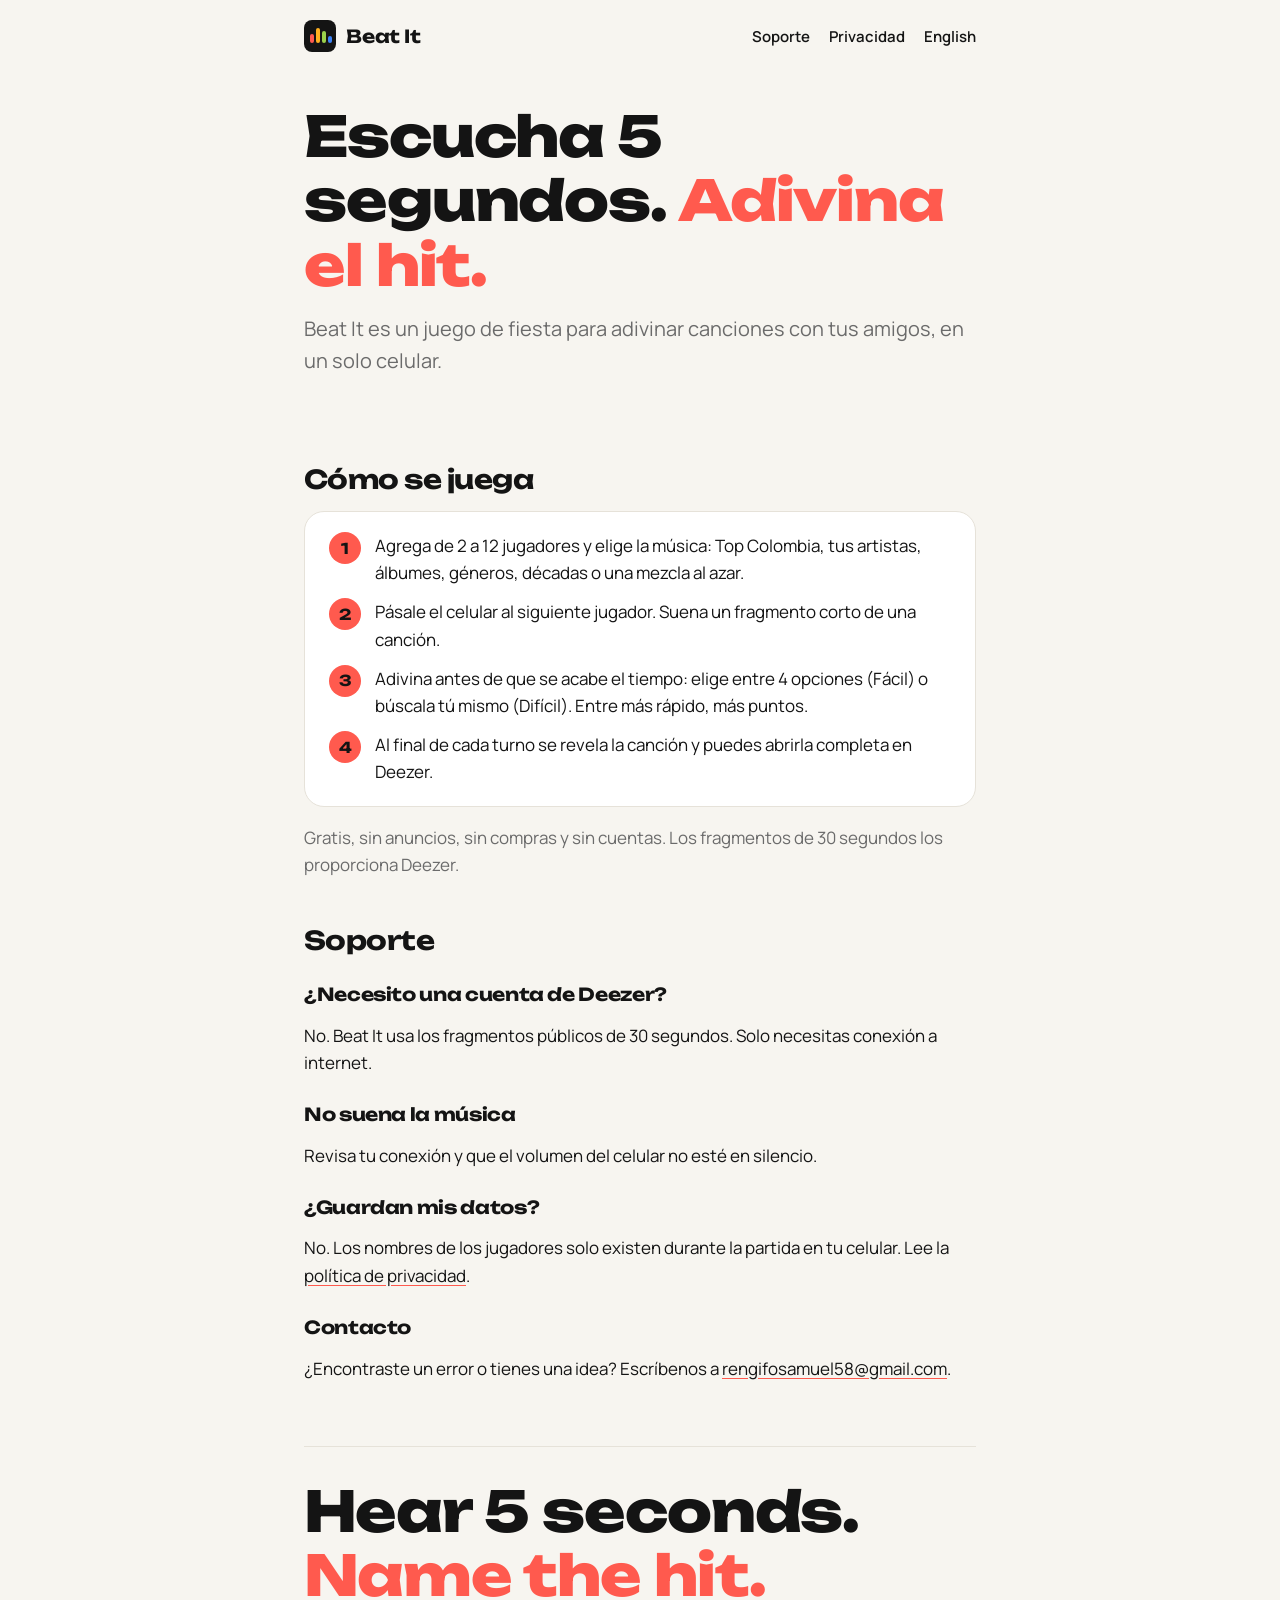
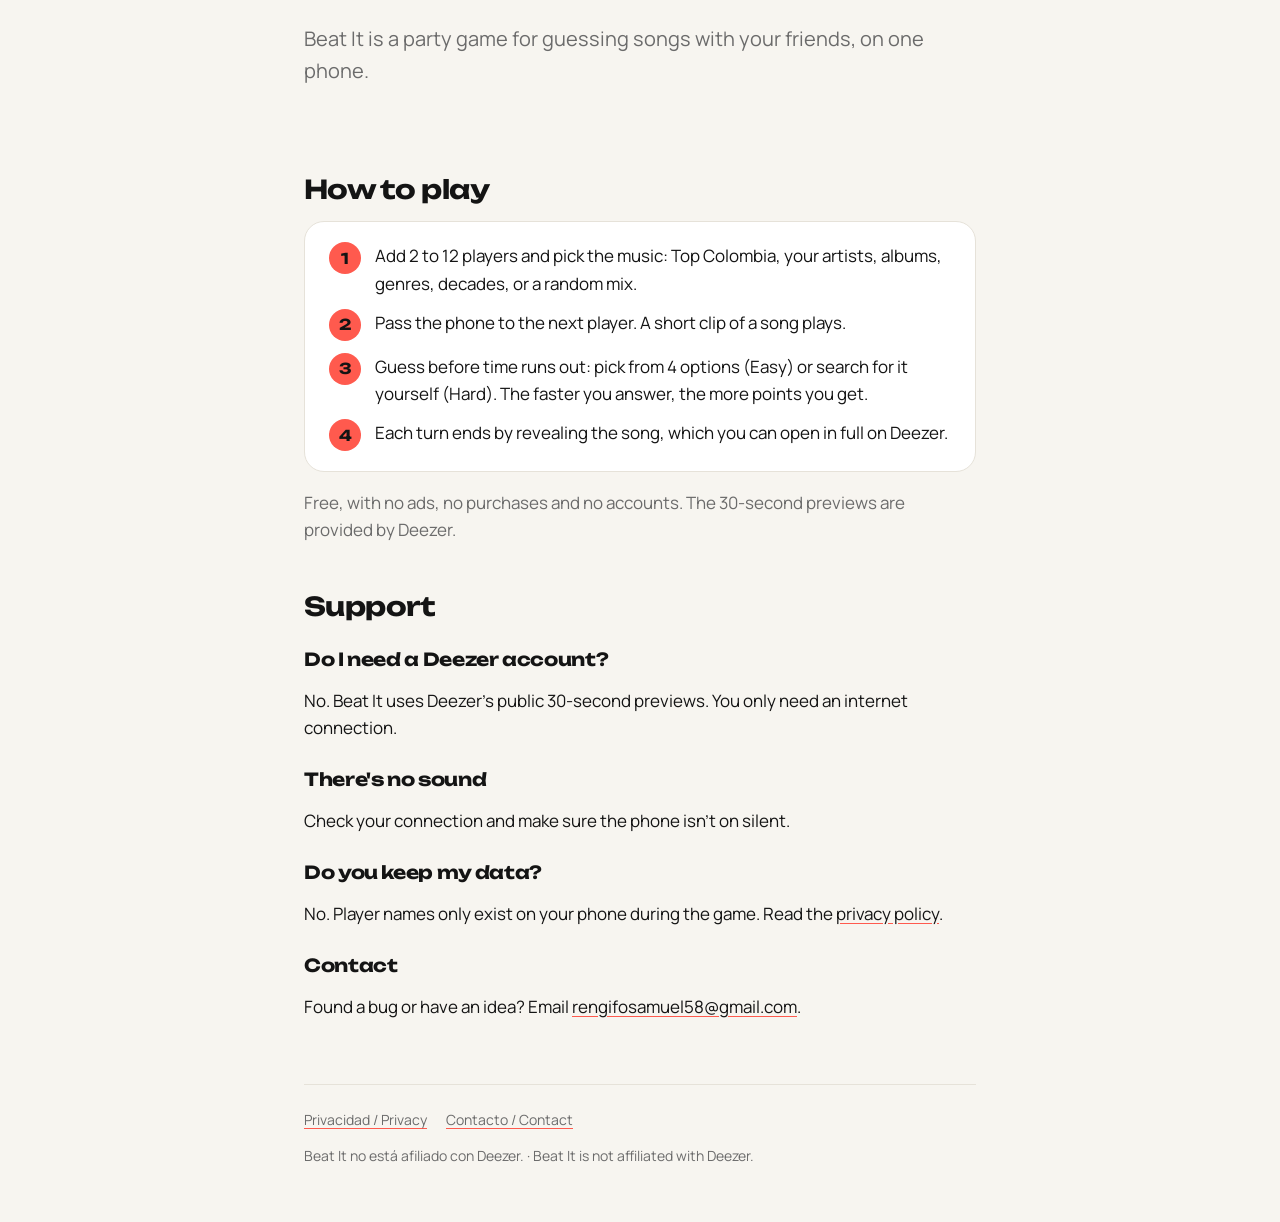
==== index.html @ 95f23ba8 "Add Beat It website: home, support and privacy policy" ====
<!doctype html>
<html lang="es">
<head>
  <meta charset="utf-8">
  <meta name="viewport" content="width=device-width, initial-scale=1">
  <title>Beat It · Adivina la canción</title>
  <meta name="description" content="Beat It es un juego de fiesta para adivinar canciones: escucha unos segundos de un hit y nómbralo antes que tus amigos.">
  <link rel="icon" href="favicon.svg" type="image/svg+xml">
  <link rel="stylesheet" href="styles.css">
</head>
<body>
  <div class="wrap">
    <header class="top">
      <a class="brand" href="./"><img src="favicon.svg" alt=""><span>Beat It</span></a>
      <nav class="top">
        <a href="#soporte">Soporte</a>
        <a href="privacy.html">Privacidad</a>
        <a href="#en" lang="en">English</a>
      </nav>
    </header>

    <main>
      <!-- ===== Español ===== -->
      <section class="hero">
        <h1>Escucha 5 segundos. <span class="hl">Adivina el hit.</span></h1>
        <p class="lead">Beat It es un juego de fiesta para adivinar canciones con tus amigos, en un solo celular.</p>
      </section>

      <!-- VIDEO: replace VIDEO_ID with the YouTube video id and remove the comment markers.
      <div class="video">
        <iframe src="https://www.youtube-nocookie.com/embed/VIDEO_ID" title="Demo de Beat It" allow="encrypted-media; picture-in-picture" allowfullscreen></iframe>
      </div>
      -->

      <h2>Cómo se juega</h2>
      <div class="card">
        <ol class="steps">
          <li><b class="n">1</b><span>Agrega de 2 a 12 jugadores y elige la música: Top Colombia, tus artistas, álbumes, géneros, décadas o una mezcla al azar.</span></li>
          <li><b class="n">2</b><span>Pásale el celular al siguiente jugador. Suena un fragmento corto de una canción.</span></li>
          <li><b class="n">3</b><span>Adivina antes de que se acabe el tiempo: elige entre 4 opciones (Fácil) o búscala tú mismo (Difícil). Entre más rápido, más puntos.</span></li>
          <li><b class="n">4</b><span>Al final de cada turno se revela la canción y puedes abrirla completa en Deezer.</span></li>
        </ol>
      </div>
      <p class="muted">Gratis, sin anuncios, sin compras y sin cuentas. Los fragmentos de 30 segundos los proporciona Deezer.</p>

      <h2 id="soporte">Soporte</h2>
      <h3>¿Necesito una cuenta de Deezer?</h3>
      <p>No. Beat It usa los fragmentos públicos de 30 segundos. Solo necesitas conexión a internet.</p>
      <h3>No suena la música</h3>
      <p>Revisa tu conexión y que el volumen del celular no esté en silencio.</p>
      <h3>¿Guardan mis datos?</h3>
      <p>No. Los nombres de los jugadores solo existen durante la partida en tu celular. Lee la <a href="privacy.html">política de privacidad</a>.</p>
      <h3>Contacto</h3>
      <p>¿Encontraste un error o tienes una idea? Escríbenos a <a href="mailto:rengifosamuel58@gmail.com">rengifosamuel58@gmail.com</a>.</p>

      <hr class="lang">

      <!-- ===== English ===== -->
      <div lang="en" id="en">
        <section class="hero">
          <h1>Hear 5 seconds. <span class="hl">Name the hit.</span></h1>
          <p class="lead">Beat It is a party game for guessing songs with your friends, on one phone.</p>
        </section>

        <h2>How to play</h2>
        <div class="card">
          <ol class="steps">
            <li><b class="n">1</b><span>Add 2 to 12 players and pick the music: Top Colombia, your artists, albums, genres, decades, or a random mix.</span></li>
            <li><b class="n">2</b><span>Pass the phone to the next player. A short clip of a song plays.</span></li>
            <li><b class="n">3</b><span>Guess before time runs out: pick from 4 options (Easy) or search for it yourself (Hard). The faster you answer, the more points you get.</span></li>
            <li><b class="n">4</b><span>Each turn ends by revealing the song, which you can open in full on Deezer.</span></li>
          </ol>
        </div>
        <p class="muted">Free, with no ads, no purchases and no accounts. The 30-second previews are provided by Deezer.</p>

        <h2 id="support">Support</h2>
        <h3>Do I need a Deezer account?</h3>
        <p>No. Beat It uses Deezer's public 30-second previews. You only need an internet connection.</p>
        <h3>There's no sound</h3>
        <p>Check your connection and make sure the phone isn't on silent.</p>
        <h3>Do you keep my data?</h3>
        <p>No. Player names only exist on your phone during the game. Read the <a href="privacy.html#en">privacy policy</a>.</p>
        <h3>Contact</h3>
        <p>Found a bug or have an idea? Email <a href="mailto:rengifosamuel58@gmail.com">rengifosamuel58@gmail.com</a>.</p>
      </div>
    </main>

    <footer>
      <a href="privacy.html">Privacidad / Privacy</a>
      <a href="mailto:rengifosamuel58@gmail.com">Contacto / Contact</a>
      <p>Beat It no está afiliado con Deezer. · Beat It is not affiliated with Deezer.</p>
    </footer>
  </div>
</body>
</html>
---- styles.css ----
@font-face {
  font-family: "Unbounded";
  src: url("fonts/Unbounded-Variable.ttf") format("truetype");
  font-weight: 200 900;
  font-display: swap;
}
@font-face {
  font-family: "Manrope";
  src: url("fonts/Manrope-Variable.ttf") format("truetype");
  font-weight: 200 800;
  font-display: swap;
}

/* Pulse tokens (lib/core/theme/beat_tokens.dart) */
:root {
  --bg: #f7f5f0;
  --surface: #ffffff;
  --surface-2: #efece5;
  --line: #e6e2d9;
  --ink: #141414;
  --ink-2: #6b6b6b;
  --accent: #ff5a4e;
  --on-accent: #141414;
  --radius: 20px;
  --gutter: 24px;
}
@media (prefers-color-scheme: dark) {
  :root {
    --bg: #0e0e0e;
    --surface: #1e1e1e;
    --surface-2: #2a2a2a;
    --line: #2a2a2a;
    --ink: #f7f5f0;
    --ink-2: #a8a59e;
  }
}

* { box-sizing: border-box; }
html { -webkit-text-size-adjust: 100%; }
body {
  margin: 0;
  background: var(--bg);
  color: var(--ink);
  font: 400 17px/1.6 "Manrope", system-ui, sans-serif;
}
a { color: inherit; text-decoration-color: var(--accent); text-underline-offset: 3px; }
a:hover { text-decoration-thickness: 2px; }

.wrap { max-width: 720px; margin: 0 auto; padding: 0 var(--gutter); }

header.top {
  display: flex; align-items: center; justify-content: space-between; gap: 16px;
  padding: 20px 0;
}
.brand { display: flex; align-items: center; gap: 10px; text-decoration: none; white-space: nowrap; }
.brand img { width: 32px; height: 32px; }
.brand span { font: 700 18px/1 "Unbounded", sans-serif; letter-spacing: -0.01em; }
nav.top { white-space: nowrap; }
nav.top a { margin-left: 16px; font-weight: 600; font-size: 15px; text-decoration: none; }
nav.top a:hover { text-decoration: underline; text-decoration-color: var(--accent); }

h1, h2, h3 { font-family: "Unbounded", sans-serif; letter-spacing: -0.02em; line-height: 1.15; }
h1 { font-size: clamp(36px, 8vw, 56px); font-weight: 800; margin: 32px 0 16px; }
h2 { font-size: 26px; font-weight: 700; margin: 48px 0 12px; }
h3 { font-size: 18px; font-weight: 700; margin: 28px 0 8px; }
.lead { font-size: 20px; color: var(--ink-2); margin: 0 0 24px; }
.muted { color: var(--ink-2); }
.lang-switch { font-size: 15px; font-weight: 600; }

.hero { padding-bottom: 16px; }
.hero h1 .hl { color: var(--accent); }

.card {
  background: var(--surface);
  border: 1px solid var(--line);
  border-radius: var(--radius);
  padding: 20px 24px;
  margin: 16px 0;
}
.steps { list-style: none; padding: 0; margin: 0; display: grid; gap: 12px; }
.steps li { display: flex; gap: 14px; align-items: flex-start; }
.steps b.n {
  flex: none; width: 32px; height: 32px; border-radius: 999px;
  background: var(--accent); color: var(--on-accent);
  display: grid; place-items: center; font: 700 15px/1 "Unbounded", sans-serif;
}

.video { position: relative; aspect-ratio: 16 / 9; border-radius: var(--radius); overflow: hidden; background: var(--surface-2); margin: 24px 0; }
.video iframe { position: absolute; inset: 0; width: 100%; height: 100%; border: 0; }

.button {
  display: inline-block; padding: 14px 24px; border-radius: 999px;
  background: var(--ink); color: var(--bg); font-weight: 700; text-decoration: none;
}

hr.lang { border: 0; border-top: 1px solid var(--line); margin: 64px 0 0; }

footer {
  border-top: 1px solid var(--line);
  margin-top: 64px; padding: 24px 0 40px;
  font-size: 14px; color: var(--ink-2);
}
footer a { margin-right: 16px; }

@media (max-width: 480px) {
  body { font-size: 16px; }
  nav.top a { margin-left: 10px; font-size: 13px; }
  .brand img { width: 28px; height: 28px; }
  .brand span { font-size: 16px; }
  .card { padding: 16px 18px; }
}
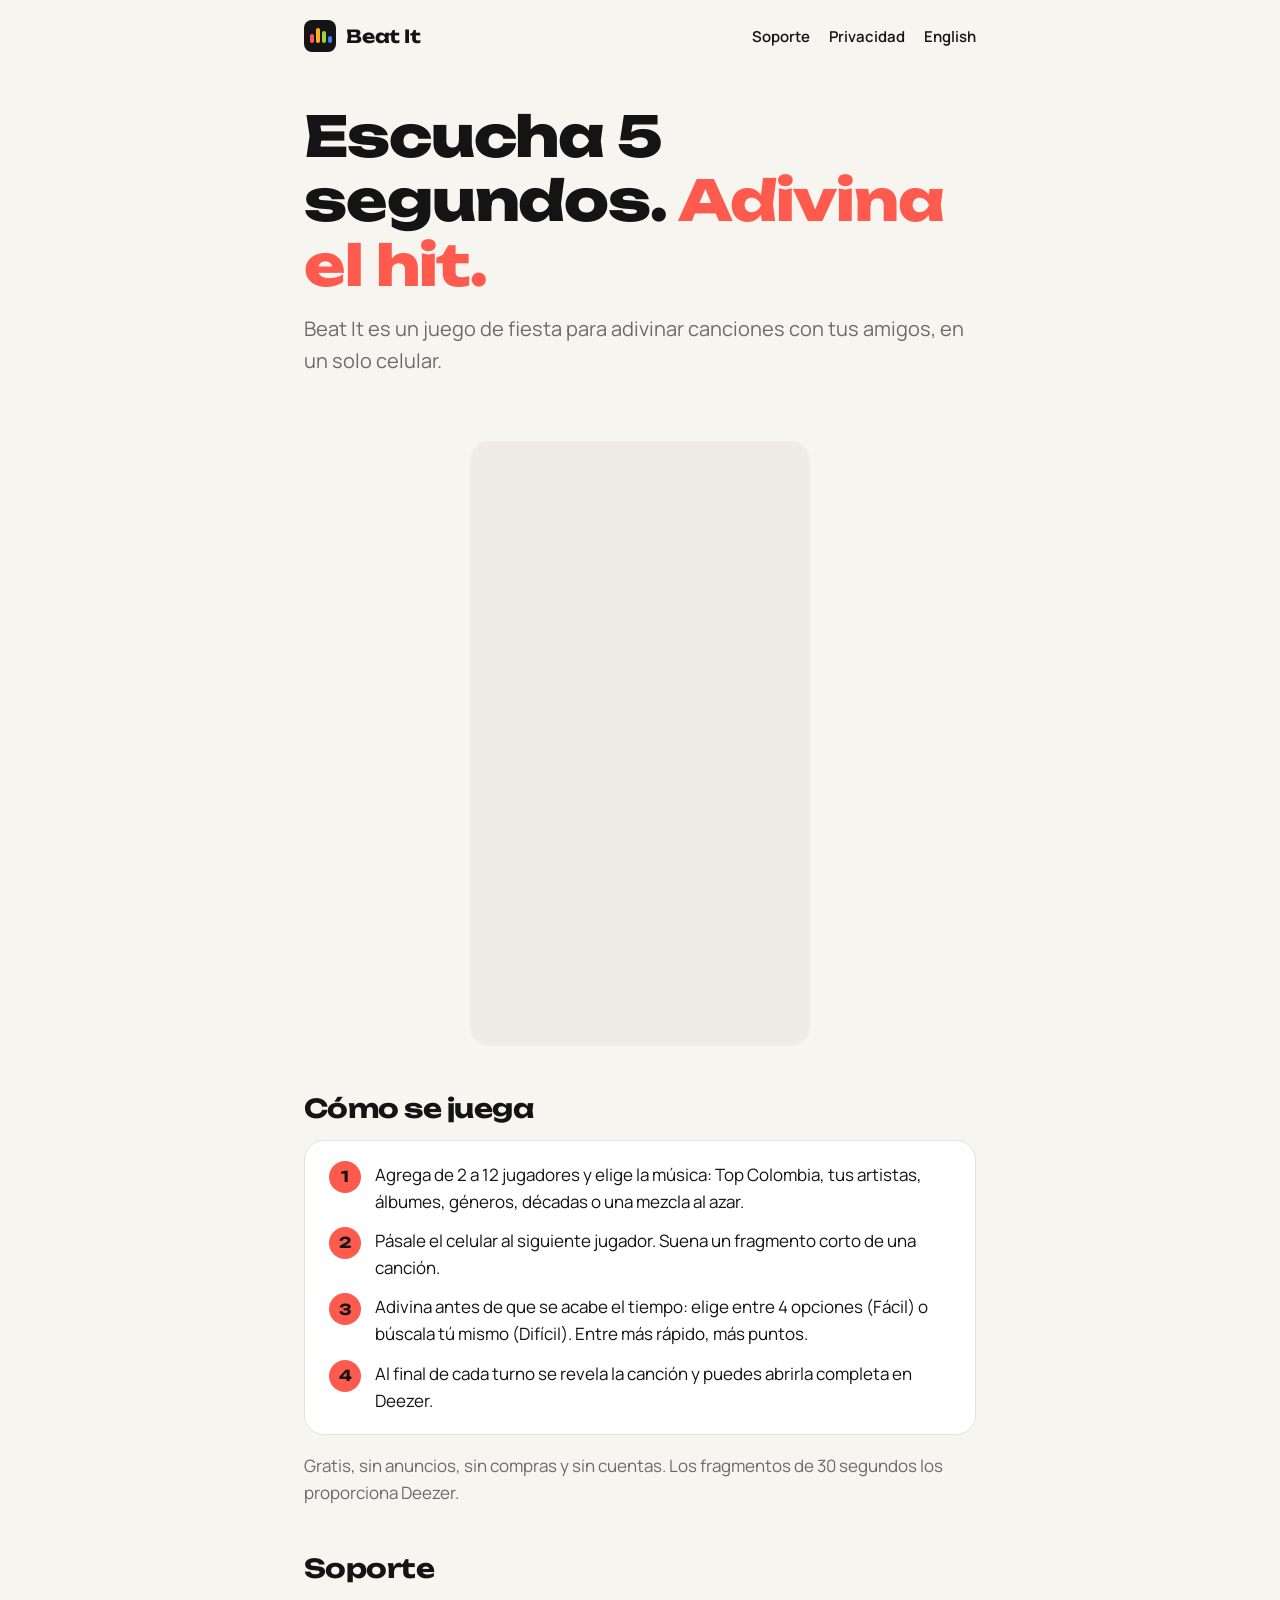
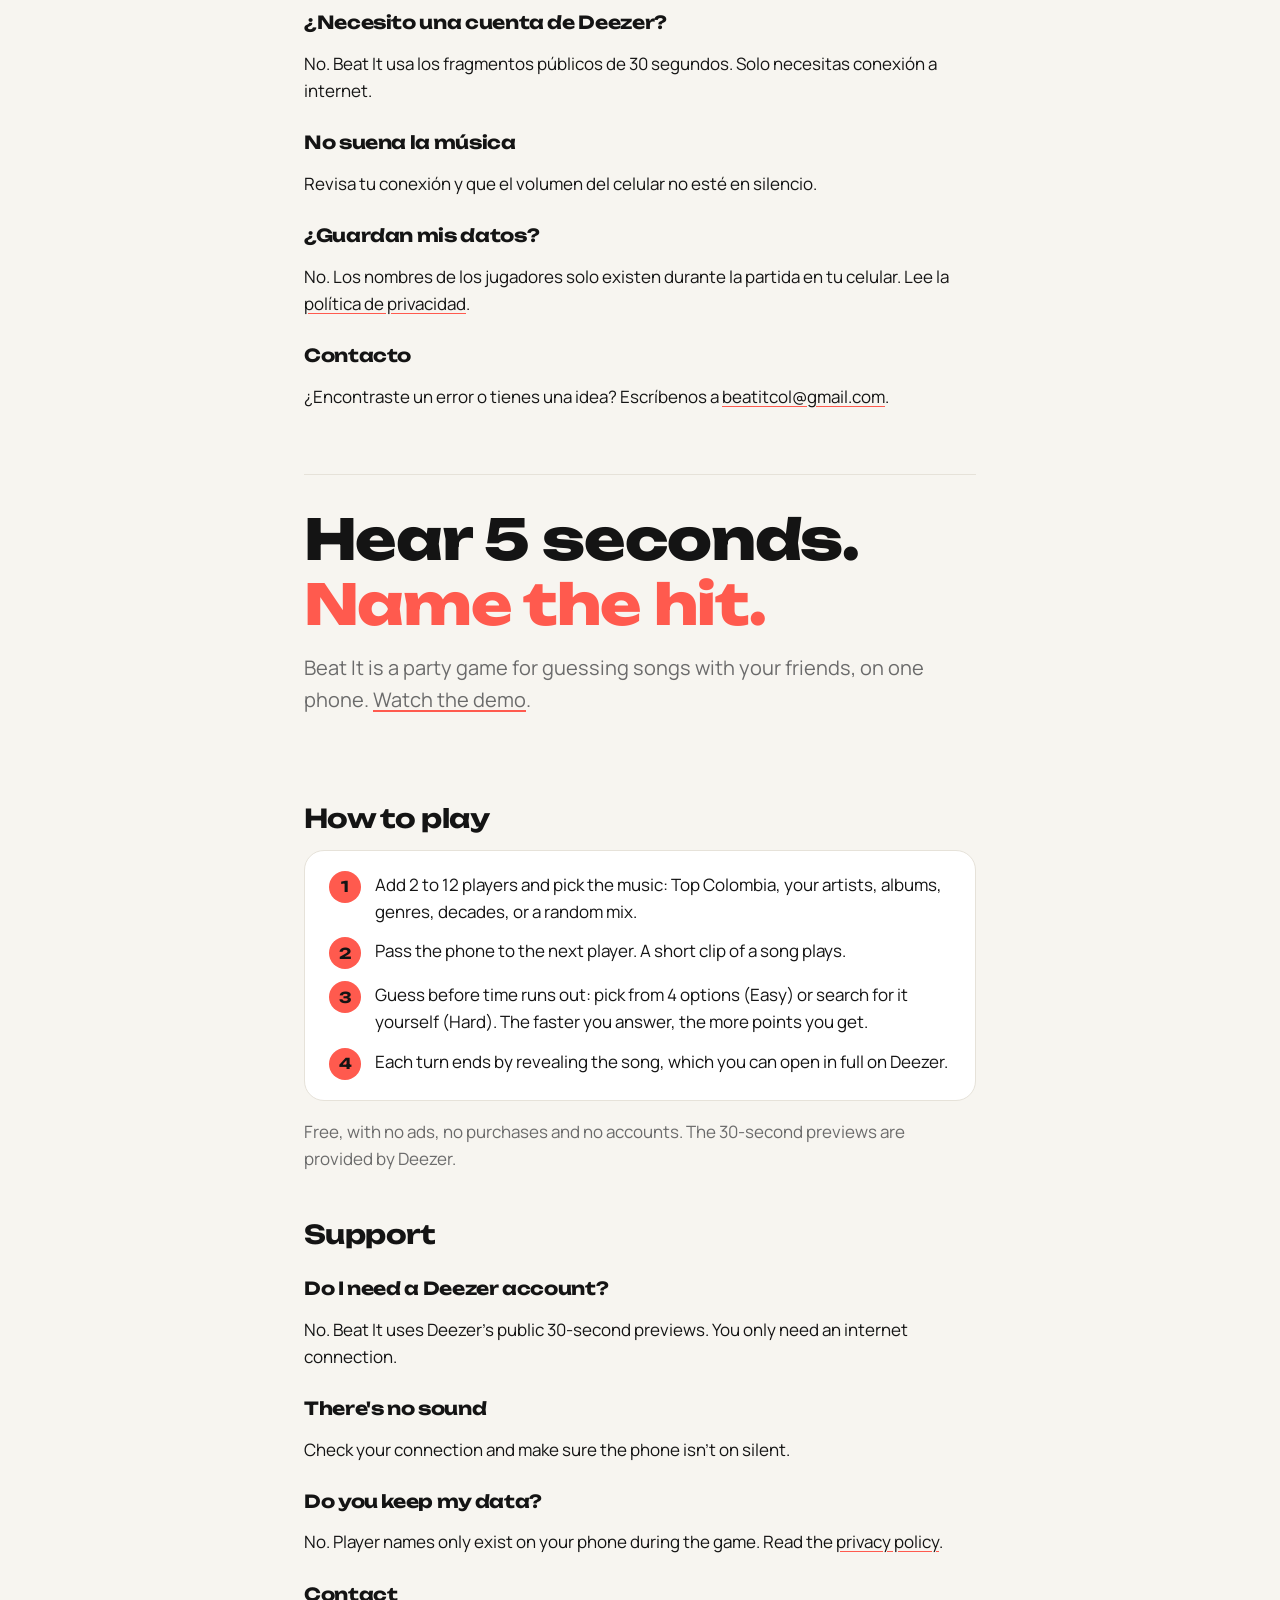
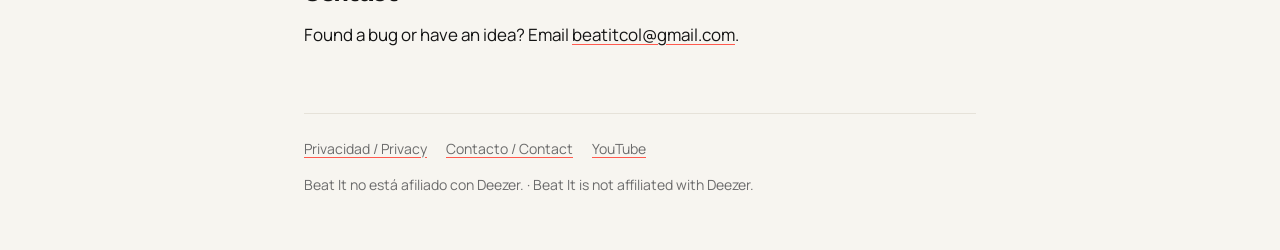
==== commit 597a0ef1: "Add demo video, YouTube link and project contact email" ====
--- a/index.html
+++ b/index.html
@@ -26,11 +26,9 @@
         <p class="lead">Beat It es un juego de fiesta para adivinar canciones con tus amigos, en un solo celular.</p>
       </section>
 
-      <!-- VIDEO: replace VIDEO_ID with the YouTube video id and remove the comment markers.
-      <div class="video">
-        <iframe src="https://www.youtube-nocookie.com/embed/VIDEO_ID" title="Demo de Beat It" allow="encrypted-media; picture-in-picture" allowfullscreen></iframe>
+      <div class="video" id="demo">
+        <iframe src="https://www.youtube-nocookie.com/embed/likl7Dm6pUI" title="Demo de Beat It" loading="lazy" referrerpolicy="strict-origin-when-cross-origin" allow="encrypted-media; picture-in-picture" allowfullscreen></iframe>
       </div>
-      -->
 
       <h2>Cómo se juega</h2>
       <div class="card">
@@ -51,7 +49,7 @@
       <h3>¿Guardan mis datos?</h3>
       <p>No. Los nombres de los jugadores solo existen durante la partida en tu celular. Lee la <a href="privacy.html">política de privacidad</a>.</p>
       <h3>Contacto</h3>
-      <p>¿Encontraste un error o tienes una idea? Escríbenos a <a href="mailto:rengifosamuel58@gmail.com">rengifosamuel58@gmail.com</a>.</p>
+      <p>¿Encontraste un error o tienes una idea? Escríbenos a <a href="mailto:beatitcol@gmail.com">beatitcol@gmail.com</a>.</p>
 
       <hr class="lang">
 
@@ -59,7 +57,7 @@
       <div lang="en" id="en">
         <section class="hero">
           <h1>Hear 5 seconds. <span class="hl">Name the hit.</span></h1>
-          <p class="lead">Beat It is a party game for guessing songs with your friends, on one phone.</p>
+          <p class="lead">Beat It is a party game for guessing songs with your friends, on one phone. <a href="#demo">Watch the demo</a>.</p>
         </section>
 
         <h2>How to play</h2>
@@ -81,13 +79,14 @@
         <h3>Do you keep my data?</h3>
         <p>No. Player names only exist on your phone during the game. Read the <a href="privacy.html#en">privacy policy</a>.</p>
         <h3>Contact</h3>
-        <p>Found a bug or have an idea? Email <a href="mailto:rengifosamuel58@gmail.com">rengifosamuel58@gmail.com</a>.</p>
+        <p>Found a bug or have an idea? Email <a href="mailto:beatitcol@gmail.com">beatitcol@gmail.com</a>.</p>
       </div>
     </main>
 
     <footer>
       <a href="privacy.html">Privacidad / Privacy</a>
-      <a href="mailto:rengifosamuel58@gmail.com">Contacto / Contact</a>
+      <a href="mailto:beatitcol@gmail.com">Contacto / Contact</a>
+      <a href="https://www.youtube.com/@BeatItCol">YouTube</a>
       <p>Beat It no está afiliado con Deezer. · Beat It is not affiliated with Deezer.</p>
     </footer>
   </div>
--- a/styles.css
+++ b/styles.css
@@ -85,7 +85,7 @@
   display: grid; place-items: center; font: 700 15px/1 "Unbounded", sans-serif;
 }
 
-.video { position: relative; aspect-ratio: 16 / 9; border-radius: var(--radius); overflow: hidden; background: var(--surface-2); margin: 24px 0; }
+.video { position: relative; aspect-ratio: 9 / 16; max-width: 340px; border-radius: var(--radius); overflow: hidden; background: var(--surface-2); margin: 24px auto; }
 .video iframe { position: absolute; inset: 0; width: 100%; height: 100%; border: 0; }
 
 .button {
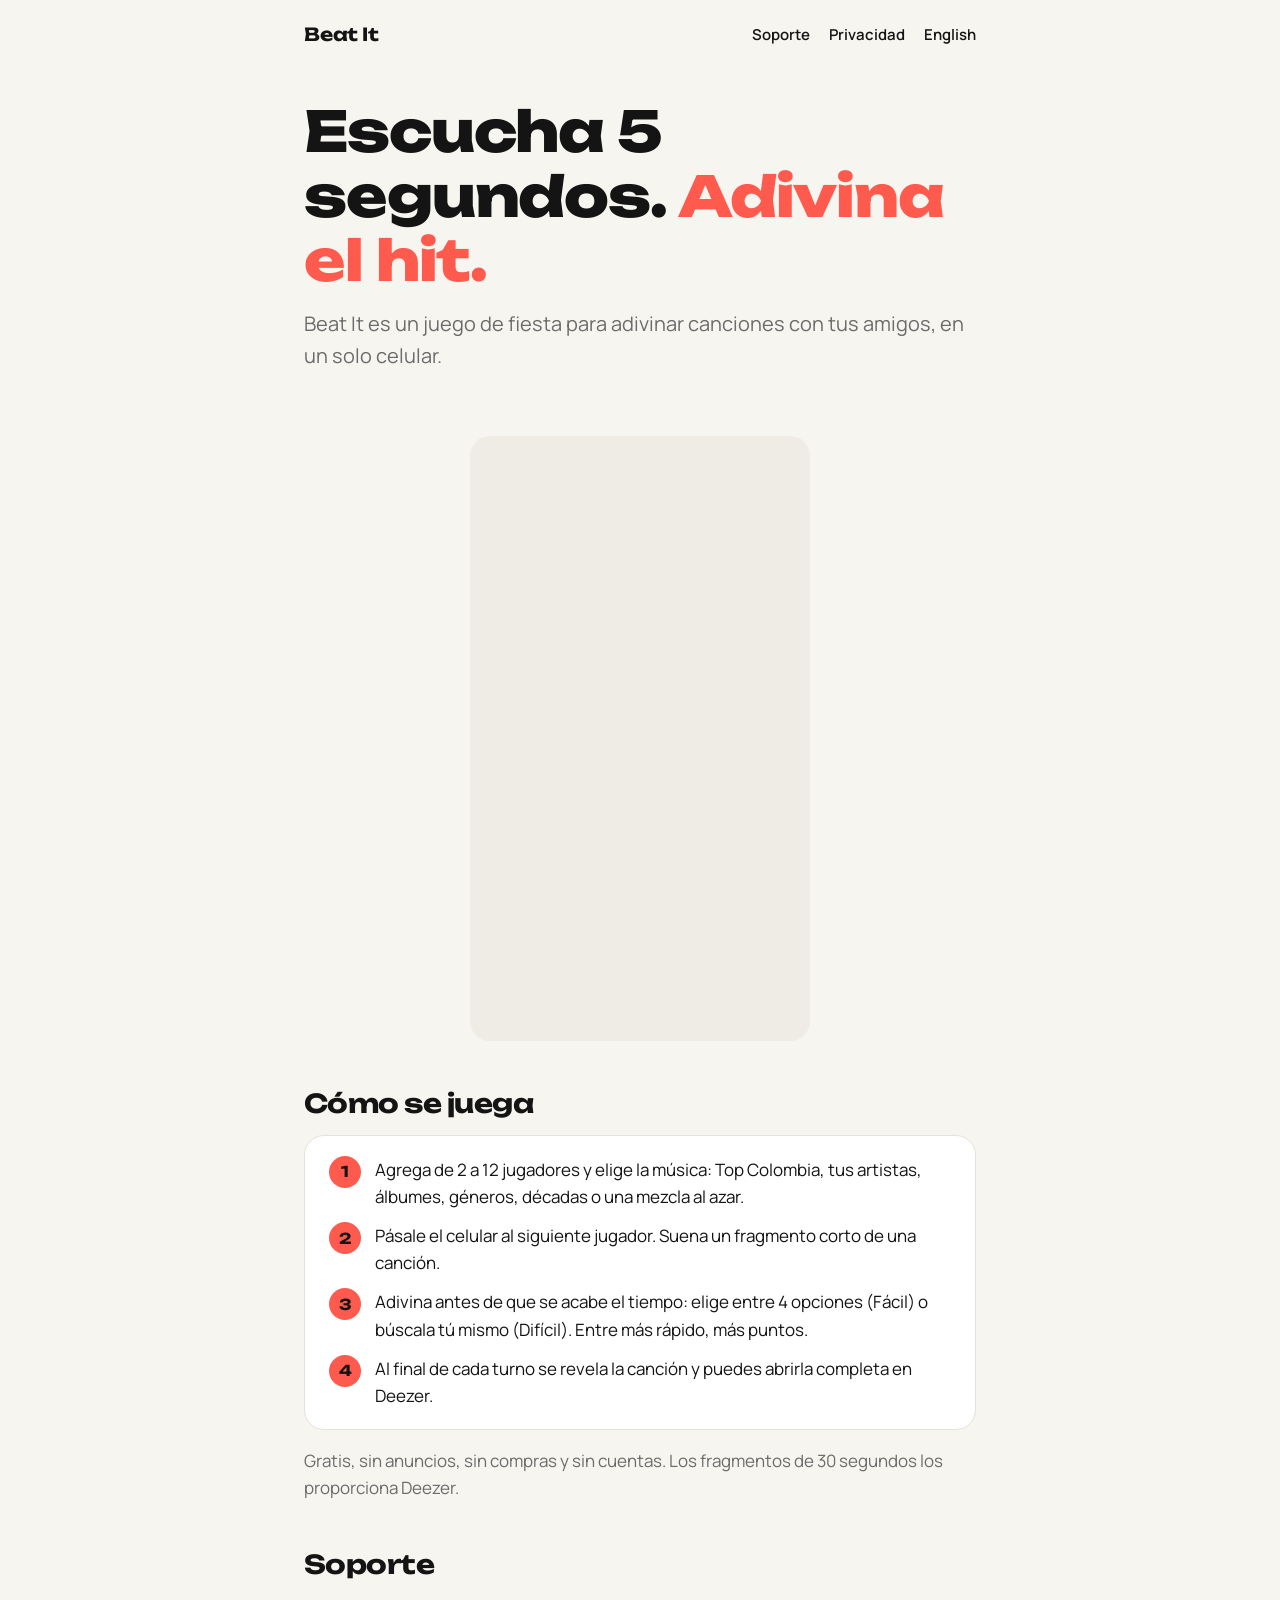
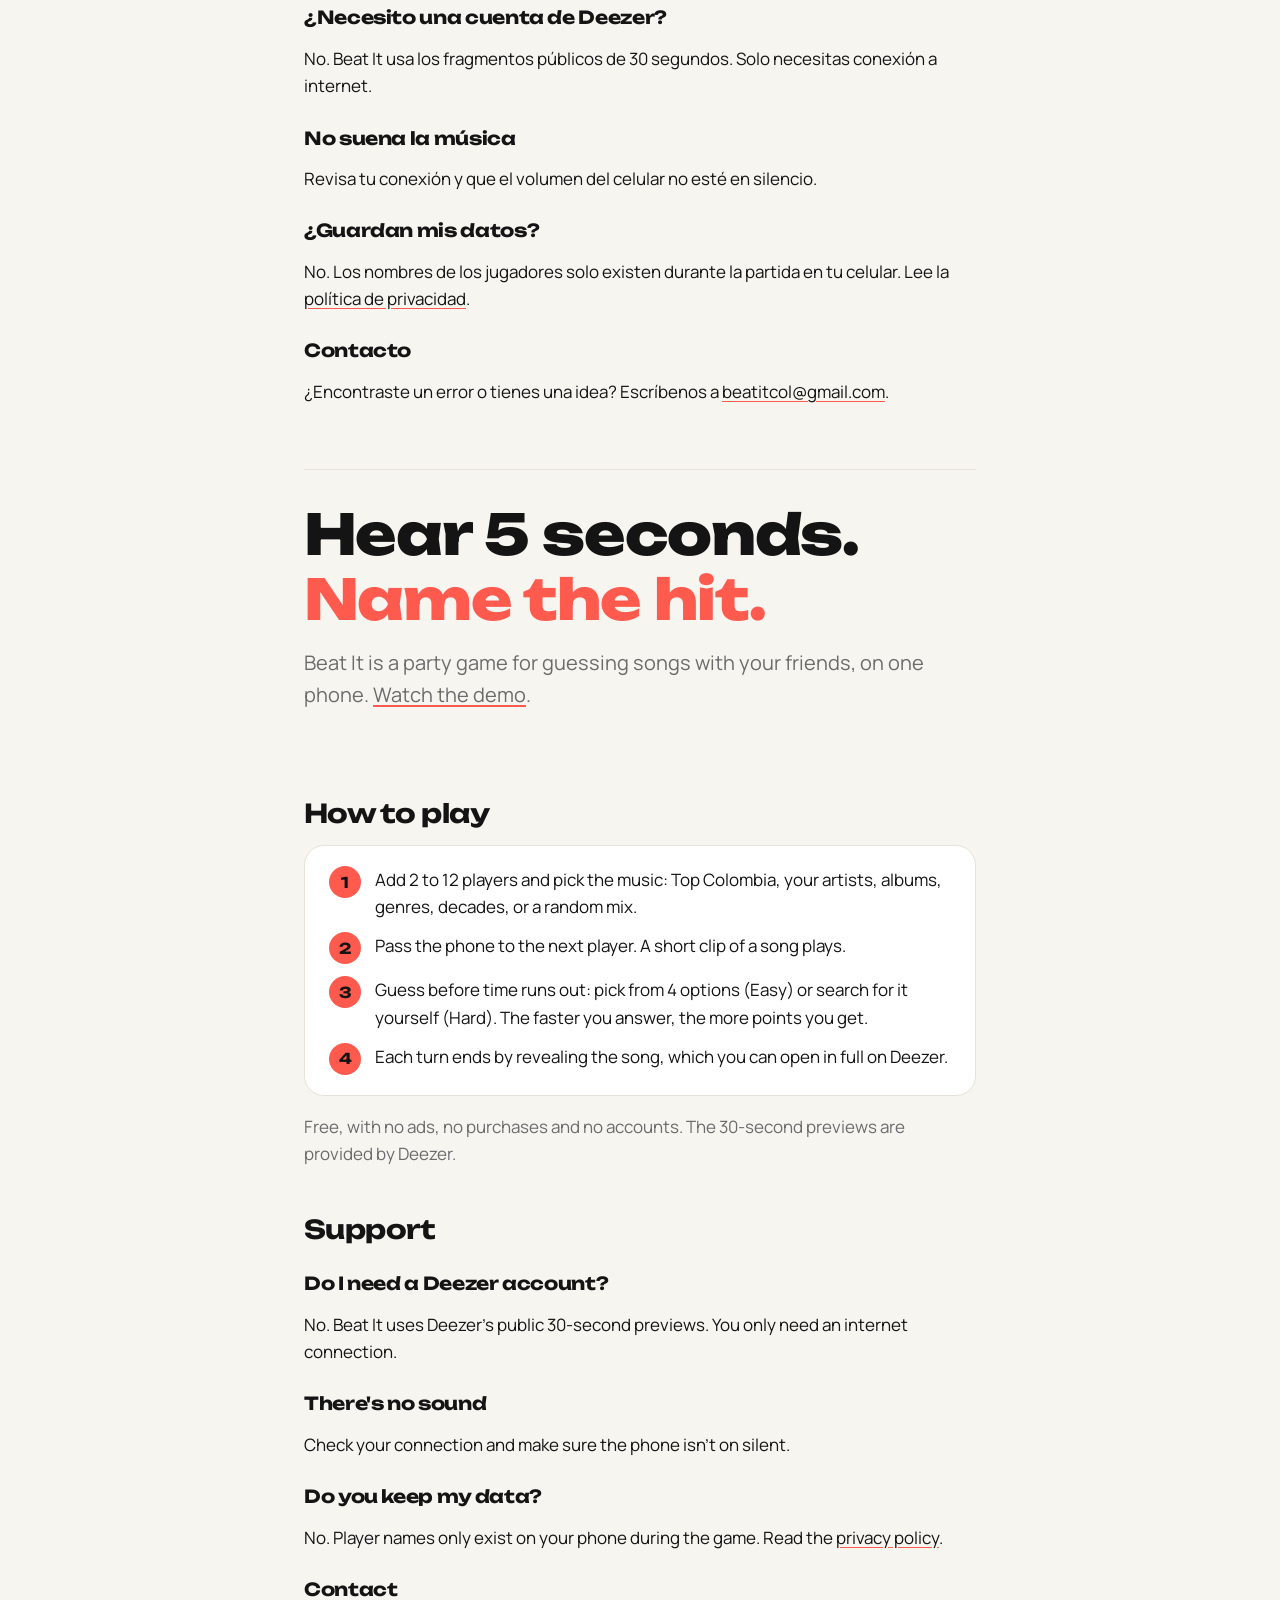
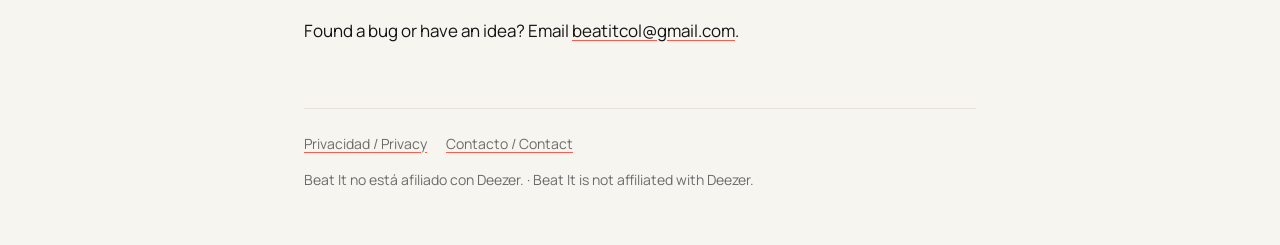
==== commit 987f2778: "Use Google Drive demo video and text-only header logo" ====
--- a/index.html
+++ b/index.html
@@ -11,7 +11,7 @@
 <body>
   <div class="wrap">
     <header class="top">
-      <a class="brand" href="./"><img src="favicon.svg" alt=""><span>Beat It</span></a>
+      <a class="brand" href="./"><span>Beat It</span></a>
       <nav class="top">
         <a href="#soporte">Soporte</a>
         <a href="privacy.html">Privacidad</a>
@@ -27,7 +27,7 @@
       </section>
 
       <div class="video" id="demo">
-        <iframe src="https://www.youtube-nocookie.com/embed/likl7Dm6pUI" title="Demo de Beat It" loading="lazy" referrerpolicy="strict-origin-when-cross-origin" allow="encrypted-media; picture-in-picture" allowfullscreen></iframe>
+        <iframe src="https://drive.google.com/file/d/103dc7OgGQCIGeCHe1fRO6OjWG2HCZCSW/preview" title="Demo de Beat It" loading="lazy" allow="autoplay; fullscreen" allowfullscreen></iframe>
       </div>
 
       <h2>Cómo se juega</h2>
@@ -86,7 +86,6 @@
     <footer>
       <a href="privacy.html">Privacidad / Privacy</a>
       <a href="mailto:beatitcol@gmail.com">Contacto / Contact</a>
-      <a href="https://www.youtube.com/@BeatItCol">YouTube</a>
       <p>Beat It no está afiliado con Deezer. · Beat It is not affiliated with Deezer.</p>
     </footer>
   </div>
--- a/styles.css
+++ b/styles.css
@@ -53,7 +53,6 @@
   padding: 20px 0;
 }
 .brand { display: flex; align-items: center; gap: 10px; text-decoration: none; white-space: nowrap; }
-.brand img { width: 32px; height: 32px; }
 .brand span { font: 700 18px/1 "Unbounded", sans-serif; letter-spacing: -0.01em; }
 nav.top { white-space: nowrap; }
 nav.top a { margin-left: 16px; font-weight: 600; font-size: 15px; text-decoration: none; }
@@ -105,7 +104,6 @@
 @media (max-width: 480px) {
   body { font-size: 16px; }
   nav.top a { margin-left: 10px; font-size: 13px; }
-  .brand img { width: 28px; height: 28px; }
   .brand span { font-size: 16px; }
   .card { padding: 16px 18px; }
 }
